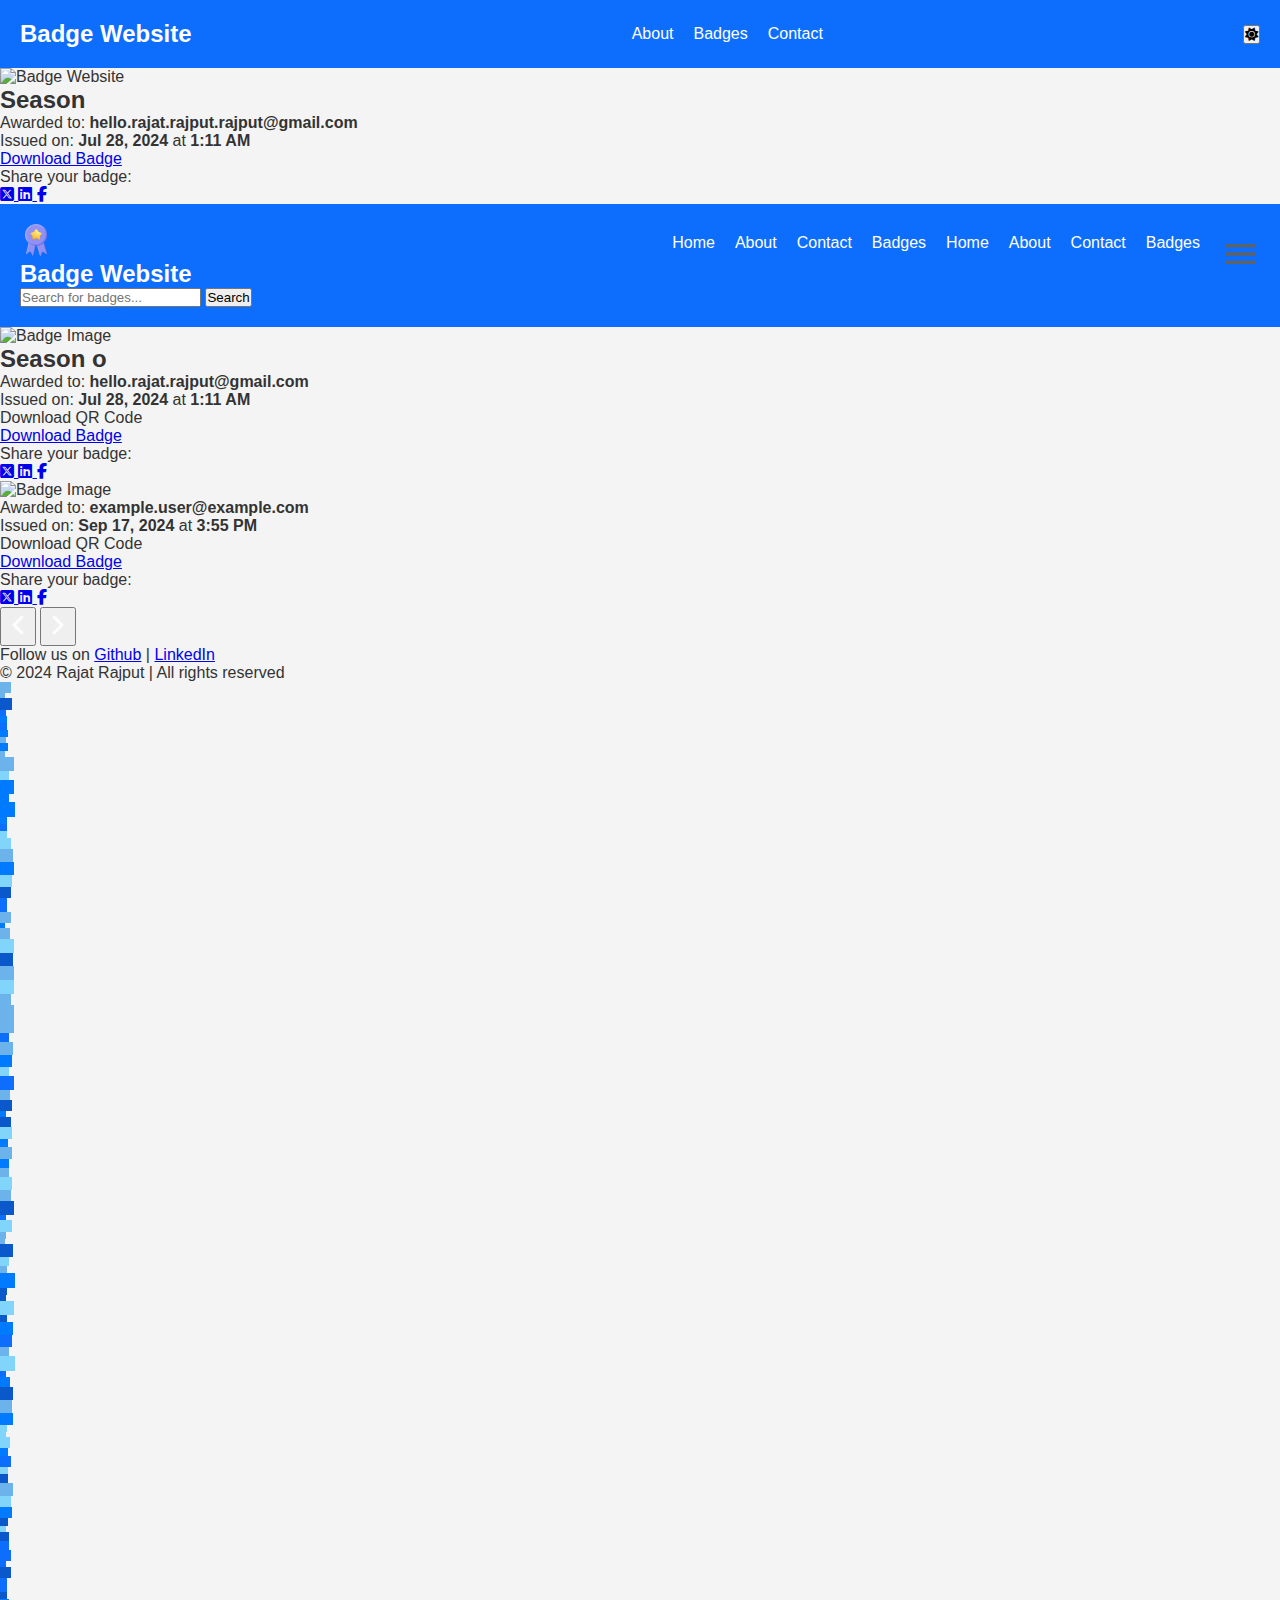
==== badge-website-main/index.html @ 109ffb57 "Initial commit" ====
<!DOCTYPE html>
<html lang="en">
<head>
    <meta charset="UTF-8" />
    <meta name="viewport" content="width=device-width, initial-scale=1.0" />
    <title>Badge Website</title>

    <link rel="stylesheet" href="styles.css" />
    <!-- Updated the link to a newer version to include the X(twitter) icon -->
    <link
        rel="stylesheet"
        href="https://cdnjs.cloudflare.com/ajax/libs/font-awesome/6.5.0/css/all.min.css"
    />
    <link
        rel="apple-touch-icon"
        sizes="180x180"
        href="./Favicon/apple-touch-icon.png"
    />
    <link
        rel="icon"
        type="image/png"
        sizes="32x32"
        href="./Favicon/favicon-32x32.png"
    />
    <link
        rel="icon"
        type="image/png"
        sizes="16x16"
        href="./Favicon/favicon-16x16.png"
    />
    <link rel="manifest" href="/site.webmanifest" />
    <link rel="icon" href="Favicon/favicon.ico?v=2">

</head>
<body>
    <!-- Header Section -->
    <header>
        <div class="header-container">
            <h1>Badge Website</h1>
            <nav>
                <ul>
                    <li><a href="#about">About</a></li>
                    <li><a href="#badges">Badges</a></li>
                    <li><a href="#contact">Contact</a></li>
                </ul>
            </nav>
            <button id="theme-toggle" class="theme-toggle">
                <i class="fas fa-sun"></i>
            </button>
        </div>
    </header>

    <div class="badge">
        <img
            src="https://ai.mlsc-amity.tech/dist/imgdb/newcomer.png"
            alt="Badge Website"
        />
        <div class="badge-details">
            <h2 id="typingeffect">Season of AI | Beginner AI Learner</h2>
            <p>Awarded to: <strong>hello.rajat.rajput.rajput@gmail.com</strong></p>
            <p>
                Issued on: <strong>Jul 28, 2024</strong> at <strong>1:11 AM</strong>
            </p>
        </div>
        <div class="download-card">
            <a download href="badge.png" class="download-button">Download Badge</a>
        </div>

        <!-- Share Section with Social Media Icons -->
        <div class="share-section">
            <p>Share your badge:</p>
            <a
                href="https://x.com/intent/tweet?text=I%20earned%20the%20Season%20of%20AI%20Beginner%20AI%20Learner%20Badge!%20Check%20it%20out:%20https://ai.mlsc-amity.tech%20&hashtags=AI,Badge"
                target="_blank"
                class="share-button twitter"
            >
                <i class="fa-brands fa-square-x-twitter"></i>
            </a>
            <a
                href="https://www.linkedin.com/shareArticle?mini=true&url=https://ai.mlsc-amity.tech&title=Beginner%20AI%20Learner%20Badge&summary=I%20earned%20the%20Season%20of%20AI%20Beginner%20AI%20Learner%20Badge!%20Check%20it%20out:"
                target="_blank"
                class="share-button linkedin"
            >
                <i class="fab fa-linkedin"></i>
            </a>
            <a
                href="https://www.facebook.com/sharer/sharer.php?u=https://ai.mlsc-amity.tech"
                target="_blank"
                class="share-button facebook"
            >
                <i class="fab fa-facebook-f"></i>
            </a>
        </div>

  </head>
  <body>

    <header>
      <div class="header-container">
        <div class="logo">
          <img src="Favicon/favicon-32x32.png" alt="Logo" />
          <h1>Badge Website</h1>
        </div>
        <nav class="nav-links">
          <ul class="sidebar">
            <li class="showOnMobile" onclick=hideSidebar()><svg xmlns="http://www.w3.org/2000/svg" height="40px" viewBox="0 -960 960 960" width="40px" fill="#FFFFFF"><path d="m256-200-56-56 224-224-224-224 56-56 224 224 224-224 56 56-224 224 224 224-56 56-224-224-224 224Z"/></svg></li>
            <li class="showOnMobile"><a href="#">Home</a></li>
            <li class="showOnMobile"><a href="#">About</a></li>
            <li class="showOnMobile"><a href="./pages/contact.html">Contact</a></li>
            <li class="showOnMobile"><a href="./pages/badges.html">Badges</a></li>
          </ul>
          <ul>
            <li><a href="/">Home</a></li>
            <li><a href="./pages/about.html">About</a></li>
            <li><a href="./pages/contact.html">Contact</a></li>
            <li><a href="./pages/badges.html">Badges</a></li>
            <li class="hideOnMobile"><a href="/">Home</a></li>
            <li class="hideOnMobile"><a href="./pages/about.html">About</a></li>
            <li class="hideOnMobile"><a href="./pages/contact.html">Contact</a></li>
            <li class="hideOnMobile"><a href="./pages/badges.html">Badges</a></li>
            <li class="menu-btn" onclick=showSidebar()><a href="#"><svg xmlns="http://www.w3.org/2000/svg" height="40px" viewBox="0 -960 960 960" width="40px" fill="#5f6368"><path d="M120-240v-80h720v80H120Zm0-200v-80h720v80H120Zm0-200v-80h720v80H120Z"/></svg></a></li>
          </ul>
        </nav>
        <!-- <div class="menu-toggle">
          <i class="fas fa-bars"></i>
        </div> -->
      </div>
    
      <!-- Search bar  -->
      <div class="search-bar-container">
        <input type="text" id="badge-search" placeholder="Search for badges..." />
        <button id="search-button" class="search-button">Search</button>
      </div>
    </header>
    
    <div class="slider-container">
      <div class="slider" id="badge-slider">
        <!-- Slides will be dynamically generated here -->
      </div>
  
      <!-- Slider Navigation -->
      <div class="slider-nav">
        <button id="prev-btn">
          <img src="assets/icons/chevron-left.png" alt="Prev" width="32" height="32">
        </button>
        <button id="next-btn">
          <img src="assets/icons/chevron-right.png" alt="Next" width="32" height="32">
        </button>
      </div>

    </div>

    <footer>
        <div class="footer-text">
            <p>
                Follow us on
                <a href="https://github.com/rajatuiwebdev/badge-website">Github</a> |
                <a href="https://www.linkedin.com/in/rajatrajput2004/">LinkedIn</a>
            </p>
            <p>&copy; 2024 Rajat Rajput | All rights reserved</p>
        </div>
    </footer>

    <!-- QRious Library -->
    <script src="https://cdnjs.cloudflare.com/ajax/libs/qrious/4.0.2/qrious.min.js"></script>

    <script>

        // Typing effect for badge title
        const badgeTitle = document.getElementById('typingeffect');
        const badgeTitleText = badgeTitle.innerText; 
        badgeTitle.innerText = '';  
        let index = 0;
        let typingSpeed = 100; 
        let start = true; 

        function typeEffect() {
            if (start) {
                if (index < badgeTitleText.length) {
                    badgeTitle.innerText = badgeTitleText.substring(0, index+1);
                    index++;
                    setTimeout(typeEffect, typingSpeed);
                } else {
                    start = false;
                    setTimeout(typeEffect, 2000); 
                }
            } else {
                if (index > 0) {
                    badgeTitle.innerText = badgeTitleText.substring(0, index - 1);
                    index--;
                    setTimeout(typeEffect, typingSpeed); 
                } else {
                    start = true;
                    setTimeout(typeEffect, 500);
                }
            }
        }

        window.onload = typeEffect; 

        function createConfetti() {
            const confettiContainer = document.createDocumentFragment();
            const totalDuration = 5000; // 10 seconds in milliseconds
            const intervalTime = 100; // Time in milliseconds to create a new confetti
            const totalConfetti = (totalDuration / intervalTime) * 3; // Total confetti to be created in 10 seconds

            let count = 0;
            const intervalId = setInterval(() => {
                const confetti = document.createElement('div');
                confetti.classList.add('confetti');
                confetti.style.backgroundColor = getRandomColor();
                confetti.style.left = `${Math.random() * 100}vw`;

                // Random fall duration for each confetti piece
                const fallDuration = Math.random() * 3 + 1;
                confetti.style.animationDuration = `${fallDuration}s, ${fallDuration * 0.5}s`; // Match fade-out duration

                confettiContainer.appendChild(confetti);
                document.body.appendChild(confetti);

                count++;
                if (count >= totalConfetti) {
                    clearInterval(intervalId); // Stop after creating confetti for 10 seconds
                }
            }, intervalTime);
        }

        function getRandomColor() {
            // Red color palette
            const colorsRed = [
                '#ff0a54',
                '#ff477e',
                '#ff7096',
                '#ff85a1',
                '#fbb1bd',
            ];
            // Blue color palette
            const colorsBlu = [
                '#0d6efd',
                '#0a58ca',
                '#007bff',
                '#6cb2eb',
                '#81d4fa',
            ];

            // populating confetti with blue color
            return colorsBlu[Math.floor(Math.random() * colorsBlu.length)];
        }

        window.addEventListener('load', () => {
            createConfetti();
        });

        // Theme toggle functionality
        const themeToggleButton = document.getElementById('theme-toggle');
        const body = document.body;

        themeToggleButton.addEventListener('click', () => {
            body.classList.toggle('dark-theme');
            const isDarkTheme = body.classList.contains('dark-theme');
            themeToggleButton.innerHTML = isDarkTheme 
                ? '<i class="fas fa-moon"></i>' 
                : '<i class="fas fa-sun"></i>';
        });

        document.addEventListener("DOMContentLoaded", function() {
          const sidebar = document.querySelector('.sidebar');
          sidebar.style.display = 'none';
      });

      function showSidebar() {
          const sidebar = document.querySelector('.sidebar');
          sidebar.style.display = 'flex'; // Show the sidebar
      }

      function hideSidebar() {
          const sidebar = document.querySelector('.sidebar');
          sidebar.style.display = 'none'; // Hide the sidebar
      }
    </script>

    <script>
      // badges list slider
      const badgeList = [
        {
          imageUrl: "https://ai.mlsc-amity.tech/dist/imgdb/newcomer.png",
          title: "Season of AI | Beginner AI Learner",
          awardedTo: "hello.rajat.rajput@gmail.com",
          issuedOn: "Jul 28, 2024",
          issuedAt: "1:11 AM",
          downloadLink: "assets/images/badge.png",
        },
        {
          imageUrl: "https://ai.mlsc-amity.tech/dist/imgdb/newcomer.png",
          title: "Season of AI | Intermediate AI Learner",
          awardedTo: "example.user@example.com",
          issuedOn: "Sep 17, 2024",
          issuedAt: "3:55 PM",
          downloadLink: "assets/images/badge.png",
        }
      ];

      const slider = document.getElementById('badge-slider');

      badgeList.forEach((badge) => {
        const slide = document.createElement('div');
        slide.classList.add('badge-slide');

        slide.innerHTML = `
          <div class="badge">
            <img src="${badge.imageUrl}" alt="Badge Image" />
            <div class="badge-details">
              <h2 class="typingeffect">${badge.title}</h2>
              <p>Awarded to: <strong>${badge.awardedTo}</strong></p>
              <p>Issued on: <strong>${badge.issuedOn}</strong> at <strong>${badge.issuedAt}</strong></p>
            </div>
            <div class="qr-download-card">
              <a id="download-qr-button" class="download-button">Download QR Code</a>
              <canvas id="qr-code-canvas" style="display: none;"></canvas>
            </div>
            <div class="download-card">
              <a download href="${badge.downloadLink}" class="download-button">Download Badge</a>
            </div>
            <div class="share-section">
              <p>Share your badge:</p>
              <a href="https://x.com/intent/tweet?text=I%20earned%20the%20${badge.title}%20Badge!%20Check%20it%20out:%20https://ai.mlsc-amity.tech%20&hashtags=AI,Badge" target="_blank" class="share-button twitter">
                <i class="fa-brands fa-square-x-twitter"></i>
              </a>
              <a href="https://www.linkedin.com/shareArticle?mini=true&url=https://ai.mlsc-amity.tech&title=${badge.title}&summary=I%20earned%20the%20${badge.title}%20Badge!%20Check%20it%20out:" target="_blank" class="share-button linkedin">
                <i class="fab fa-linkedin"></i>
              </a>
              <a href="https://www.facebook.com/sharer/sharer.php?u=https://ai.mlsc-amity.tech" target="_blank" class="share-button facebook">
                <i class="fab fa-facebook-f"></i>
              </a>
            </div>
          </div>
        `;

        slider.appendChild(slide);
      });

      let currentIndex = 0;

      document.getElementById('next-btn').addEventListener('click', () => {
        if (currentIndex < badgeList.length - 1) {
          currentIndex++;
        } else {
          currentIndex = 0;
        }
        updateSliderPosition();
      });

      document.getElementById('prev-btn').addEventListener('click', () => {
        if (currentIndex > 0) {
          currentIndex--;
        } else {
          currentIndex = badgeList.length - 1;
        }
        updateSliderPosition();
      });

      function updateSliderPosition() {
        slider.style.transform = `translateX(-${currentIndex * 100}%)`;
      }
    </script>

    <script>
      // Typing effect for badge title
      document.addEventListener("DOMContentLoaded", function() {
        const badgeTitles = document.querySelectorAll('.typingeffect'); 
        let typingSpeed = 100; // Speed of typing
        let pauseBetweenBadges = 2000; // Pause between badges when typing completes

        badgeTitles.forEach((badgeTitle, index) => {
          const badgeTitleText = badgeTitle.innerText;
          badgeTitle.innerText = ''; 
          let charIndex = 0;
          let typingDirection = 1; 

          // Start typing effect for each badge
          function typeEffect() {
            if (typingDirection === 1 && charIndex < badgeTitleText.length) {
              badgeTitle.innerText = badgeTitleText.substring(0, charIndex + 1);
              charIndex++;
              setTimeout(typeEffect, typingSpeed);
            } else if (typingDirection === -1 && charIndex > 0) {
              badgeTitle.innerText = badgeTitleText.substring(0, charIndex - 1);
              charIndex--;
              setTimeout(typeEffect, typingSpeed);
            } else {
              // Reverse typing direction once the typing/deleting is done
              typingDirection *= -1;

              // Pause before switching direction
              setTimeout(typeEffect, typingDirection === 1 ? pauseBetweenBadges : 500);
            }
          }

          // Delay starting the typing effect for each badge to create sequential typing
          setTimeout(typeEffect, index * (badgeTitleText.length * typingSpeed + pauseBetweenBadges));
        });
      });

      // QR Code Generation
      const qrCodeCanvas = document.getElementById('qr-code-canvas');

      // Badge details
      const recipientEmail = 'hello.rajat.rajput@gmail.com';
      const issuedDate = 'Jul 28, 2024';
      const badgeLink = `https://ai.mlsc-amity.tech?badge=${recipientEmail}&issued=${issuedDate}`;

      // Create QR code
      const qrCode = new QRious({
        element: qrCodeCanvas,
        size: 200,
        value: `Badge awarded to: ${recipientEmail}\nIssued on: ${issuedDate}\nLink: ${badgeLink}`,
      });

      // Download QR button functionality
      document.getElementById('download-qr-button').addEventListener('click', function () {
        const link = document.createElement('a');
        link.href = qrCodeCanvas.toDataURL();
        link.download = 'badge-qr.png';
        link.click();
      });

      function createConfetti() {
        const totalConfetti = 100; // Total number of confetti pieces
        const confettiColors = ['#0d6efd', '#0a58ca', '#007bff', '#6cb2eb', '#81d4fa']; // Blue color palette

        for (let i = 0; i < totalConfetti; i++) {
          const confetti = document.createElement('div');
          confetti.classList.add('confetti');

          // Assign random sizes, colors, and positions for confetti pieces
          const size = Math.random() * 10 + 5 + 'px';
          const leftPosition = Math.random() * 100 + 'vw';
          const animationDuration = Math.random() * 3 + 2 + 's';
          const animationDelay = Math.random() * 2 + 's';
          const color = confettiColors[Math.floor(Math.random() * confettiColors.length)];

          confetti.style.width = size;
          confetti.style.height = size;
          confetti.style.left = leftPosition;
          confetti.style.backgroundColor = color;
          confetti.style.animationDuration = animationDuration;
          confetti.style.animationDelay = animationDelay;

          document.body.appendChild(confetti);

          // Remove confetti from DOM after it falls
          setTimeout(() => {
            confetti.remove();
          }, parseFloat(animationDuration) * 1000); // Convert animation duration from seconds to milliseconds
        }
      }

      function getRandomColor() {
        // Blue color palette for confetti
        const colorsBlu = ['#0d6efd', '#0a58ca', '#007bff', '#6cb2eb', '#81d4fa'];
        return colorsBlu[Math.floor(Math.random() * colorsBlu.length)];
      }

      // Trigger the confetti on page load
      window.addEventListener('load', () => {
        createConfetti();
      });

      // Search bar functionality
      const searchInput = document.getElementById('badge-search');
      const searchButton = document.getElementById('search-button');
      const badges = document.querySelectorAll('.badge-item');

      function filterBadges() {
        const searchQuery = searchInput.value.toLowerCase();

      badges.forEach(badge => {
        const badgeTitle = badge.querySelector('.badge-details h2').innerText.toLowerCase();
        
        if (badgeTitle.includes(searchQuery)) {
          badge.style.display = 'block';  // Show the badge if it matches
        } else {
          badge.style.display = 'none';   // Hide the badge if it doesn't match
        }
      });
    }

      // Add event listener for search button click
      searchButton.addEventListener('click', function () {
        filterBadges();  
      });

      searchInput.addEventListener('keyup', function (event) {
        if (event.key === 'Enter') {
          filterBadges();
        }
      });

    </script>
</body>
</html>
---- badge-website-main/styles.css ----
/* Reset styles */
* {
  margin: 0;
  padding: 0;
}

/* Base Styles */
body {
  font-family: "Poppins", sans-serif;
  margin: 0;
  padding: 0;
  background-color: #f4f4f4; /* Light background */
  color: #333; /* Dark text color */
  transition: background-color 0.3s, color 0.3s;
}

/* Dark Theme Styles */
body.dark-theme {
  background: linear-gradient(135deg, #1c1f24, #2d3b45, #000000);
  color: #dfe1e5; /* Light text color */
}

.header-container {
  display: flex; /* Flexbox for aligning items */
  justify-content: space-between; /* Space between title and nav */
  align-items: center; /* Center vertically */
}

header {
  background-color: #0d6efd; /* Blue background color */
  color: white; /* White text color */
  padding: 20px; /* Padding around the header */
}

h1 {
  font-size: 24px; /* Font size for header title */
}

nav ul {
  list-style: none; /* Remove bullet points */
  display: flex; /* Flexbox for horizontal layout */
}

nav ul li {
  margin-left: 20px; /* Space between nav items */
}

nav ul li a {
  color: white; /* Link color */
  text-decoration: none; /* Remove underline */
  transition: color 0.3s; /* Smooth color transition */
}

nav ul li a:hover {
  color: #ff85a1; /* Change color on hover */

/* General Styles */
* {
  margin: 0;
  padding: 0;
  box-sizing: border-box;
}

body {
  font-family: Arial, sans-serif;
  margin: 0;
  padding: 0;
  background-color: #f9f9f9;
  color: #dfe1e5;
  background: linear-gradient(135deg, #1c1f24, #2d3b45, #000000);
}

/* Keyframes for Confetti Animation */
@keyframes fadeIn {
  from {
    opacity: 0;
    transform: scale(0.95);
  }
  to {
    opacity: 1;
    transform: scale(1);
  }
}

@keyframes fadeOut {
  from {
    opacity: 1;
  }
  to {
    opacity: 0.2;
  }
}

@keyframes fall {
  to {
    transform: translateY(100vh);
    opacity: 1;
  }
}

.confetti {
  position: fixed;
  width: 12px;
  height: 12px;
  background-color: rgb(97, 5, 5);
  top: -50px;
  animation: fall linear forwards, fadeOut ease-out forwards;
}

body {
  background: linear-gradient(135deg, #1c1f24, #2d3b45, #000000);
  font-family: "Poppins", sans-serif;
  color: #dfe1e5; /* Light text color */
  margin: 0; /* Remove default margin */
  /* overflow: hidden; removed this as, because of this, footer was not visible, as page was not scrolling */

}

.badge {
  display: flex;
  flex-direction: column;
  align-items: center;
  justify-content: center;
  border-radius: 10px;
  box-shadow: 0 0 10px rgba(0, 0, 0, 0.2);
  height: calc(100vh - 60px);
}

.badge img {
  width: 250px;
   height: 210px;  /* reduce the height of badge image for better user experience */
  transition: transform 0.3s ease; /* Smooth transition */
}

.badge img:hover {
  transform: scale(1.1); /* Zoom in on hover */
}



/* HEADER CSS */
/* Header container styling */
header {
  display: block;
  width: 100%;
  padding: 20px;
  background-color: #1c1f24; /* Dark background */
  border-bottom: 2px solid #58a6ff; /* Border for separation */
}

.header-container {
  display: flex;
  justify-content: space-between;
  align-items: center;
  max-width: 1200px;
  margin: 0 auto;
  padding: 0 20px;
}

.logo {
  display: flex;
  align-items: center;
}

.logo img {
  width: 40px;
  height: 40px;
  margin-right: 10px;
}

.logo h1 {
  font-size: 24px;
  color: #dfe1e5;
  font-weight: 900;
}

nav {
  font-size: 18px;
  display: flex;
  align-items: center;
  padding: 18px;
}

.nav-links ul {
  width: 100%;
  list-style: none;
  display: flex;
  justify-content: flex-end;
  align-items: center;
}

.nav-links ul li {
  height: 100%;
  margin-left: 20px;
}

.nav-links ul li a {
  height: 100%;
  padding: 0 20px;
  display: flex;
  align-items: center;
  text-decoration: none;
  color: #dfe1e5;
  font-size: 18px;
  transition: color 0.3s ease;
}

.nav-links ul li a:hover {
  color: #58a6ff;
}

.sidebar {
  position: fixed;
  top: 0;
  right: 0;
  margin-top: 2px;
  height: 100vh;
  max-width: 250px;
  z-index: 999;
  background-color: rgba(255, 255, 255, 0.2);
  backdrop-filter: blur(10px);
  box-shadow: -10px 0 10px rgba(0, 0, 0, 0.1);
  display: none;
  flex-direction: column;
  align-items: flex-start;
  justify-content: flex-start;
}

.sidebar ul {
  list-style-type: none;
  padding: 0;
  margin: 0;
}

.sidebar li {
  width: 100%;
  height: 120px !important;
  margin: 5px 0;
}

.sidebar a {
  width: 100%;
  height: 120px !important;
  display: block;
}

.menu-btn {
  display: none;
}

/* Mobile Responsive Styles */
@media (max-width: 768px) {
  .hideOnMobile {
    display: none;
  }

  .showOnMobile {
      display: flex;
  }

  .menu-btn {
      display: block;
  }
}

/* For smaller devices */
@media (max-width: 480px) {
  .sidebar {
    width: 100% ;
  }

  /* .logo h1 {
    font-size: 20px;
  } */
}



/* Hover effect for text */
.badge-details h2:hover {
  color: #e8d07e;
  transition: color 0.3s ease-in-out;
}

.badge-details {
  text-align: center;
  margin-top: 15px; /* Adjust spacing */
}

.badge-details h2 {
  font-size: 24px; /* Increase heading size */
  margin-bottom: 5px; /* Add spacing between heading and text */
  color: #fff; /* White heading for better contrast */
}

.badge-details p {
  font-size: 18px; /* Adjust paragraph size */
  margin: 0; /* Remove default margin for tighter spacing */
}

.badge-details strong {
  color: #e8d07e; /* Accent color for awardee email */
}

.download-card {
  margin-top: 20px; /* Adjust margin for spacing */
}

.download-button {
  display: inline-block;
  padding: 10px 20px;
  background-color: #58a6ff;
  color: white;
  border: none;
  border-radius: 5px;
  text-decoration: none;
  font-weight: bold;
  transition: background-color 0.3s ease, transform 0.3s ease;
}
.qr-download-card{
  margin-top: 15px;
}
.download-button:hover {
  background-color: #4183c4;
  transform: scale(1.05); /* Slightly increases the button size */

}

footer {
  min-height: 15vh;
  text-align: center;
  padding: 40px;
  background: linear-gradient(135deg, #1c1f24, #2d3b45, #000000);
  color: #dfe1e5;
  position: relative;
  width: 100%;
  border-top: 3px solid #58a6ff;
}

footer p {
  margin: 0; 
  font-weight: 900;
}

footer a {
  color: #4183c4;
  font-weight: 900;
}

.share-section {
  text-align: center;
  margin-top: 20px;
 margin-bottom: 34px;   /* add margin bottom for proper visibility of share section */
}

.share-section p {
  font-size: 18px;
  color: #fff;
  margin-bottom: 8px;
  font-weight: bold;
}

.share-button {
  display: inline-block;
  margin: 0 10px;
  text-decoration: none;
  font-size: 20px;
  padding: 15px;
  border-radius: 50%;
  color: #fff;
  transition: transform 0.3s ease, box-shadow 0.3s ease;
}

.share-button i {
  transition: color 0.3s ease;
}

/* Twitter Button */
.share-button.twitter {
  background-color: #1da1f2;
}

.share-button.twitter:hover {
  transform: scale(1.2);
  box-shadow: 0 4px 10px rgba(29, 161, 242, 0.5);
}

/* LinkedIn Button */
.share-button.linkedin {
  background-color: #0077b5;
}

.share-button.linkedin:hover {
  transform: scale(1.2);
  box-shadow: 0 4px 10px rgba(0, 119, 181, 0.5);
}

/* Facebook Button */
.share-button.facebook {
  background-color: #3b5998;
}

.share-button.facebook:hover {
  transform: scale(1.2);
  box-shadow: 0 4px 10px rgba(59, 89, 152, 0.5);
}

/* Icon Colors on Hover */
.share-button:hover i {
  color: #fff;
}

/* Adding smooth hover effects */
.share-button:hover {
  transition: transform 0.3s ease-in-out, box-shadow 0.3s ease-in-out;
}

/* Confetti Animation */
@keyframes fadeIn {
  from {
      opacity: 0;
      transform: scale(0.95);
  }
  to {
      opacity: 1;
      transform: scale(1);
  }
}

@keyframes fadeOut {
  from {
      opacity: 1;
  }
  to {
      opacity: 0.2;
  }
}

.confetti {
  position: fixed;
  width: 12px;
  height: 12px;
  background-color: rgb(97, 5, 5);
  top: -50px;
  animation: fall linear forwards, fadeOut ease-out forwards; /* Add fadeOut */
}

@keyframes fall {
  to {
      transform: translateY(100vh);
      opacity: 1;
  }
}

.search-bar-container {
  margin: 20px auto;
  text-align: center;
  display: flex;
  justify-content: center;
  align-items: center;
  gap: 10px;
}

#badge-search {
  padding: 10px;
  width: 80%;
  max-width: 400px;
  font-size: 1rem;
  border: 2px solid #0d6efd;
  border-radius: 5px;
  box-sizing: border-box;
  outline: none;
}

#badge-search:focus {
  border-color: #007bff; 
}

.search-button {
  padding: 10px 20px;
  font-size: 1rem;
  background-color: #0d6efd;
  color: #fff;
  border: none;
  border-radius: 5px;
  cursor: pointer;
  transition: background-color 0.3s ease;
}

.search-button:hover {
  background-color: #0a58ca;
}

.search-button:active {
  background-color: #084298;
}


.slider-container {
  width: 60%;
  margin: 0 auto;
  overflow: hidden;
  position: relative;
}

.slider {
  display: flex;
  transition: transform 0.5s ease;
}

.badge-slide {
  min-width: 100%;
  box-sizing: border-box;
  padding: 20px;
  box-shadow: 0px 4px 6px rgba(0, 0, 0, 0.1);
}

.badge {
  display: flex;
  flex-direction: column;
  align-items: center;
  text-align: center;
   margin-top: 55px;  /* add margin top for badge image proper visibility */
}

.badge-details h2 {
  font-size: 1.5rem;
  margin-top: 10px;
}

.badge-details p {
  margin: 5px 0;
}

.download-button, .share-button {
  background-color: #007bff;
  color: white;
  padding: 15px;
  text-decoration: none;
  border-radius: 1000px;
  margin-top: 10px;
}

.download-button:hover, .share-button:hover {
  background-color: #0056b3;
}

.share-section a {
  margin-right: 10px;
}

.slider-nav {
  display: flex;
  justify-content: space-between;
  position: absolute;
  top: 50%;
  width: 100%;
  transform: translateY(-50%);
  padding: 0 10px;
}

.slider-nav button {
  background-color: rgba(0, 0, 0, 0.5);
  color: white;
  border: none;
  padding: 10px;
  cursor: pointer;
  font-size: 18px;
}

.slider-nav button:hover {
  background-color: rgba(0, 0, 0, 0.7);


/* Styles for the badge cards */
.badges-section {
  padding: 20px;
  background-color: #f9f9f9;
  background: linear-gradient(135deg, #1c1f24, #2d3b45, #000000);
}

.badges-container {
  display: grid;
  grid-template-columns: repeat(3, 1fr); /* Three equal-width columns */
  gap: 20px; /* Space between cards */
  justify-items: center;
}

.badge-card {
  background-color: white;
  border: 1px solid #ddd;
  border-radius: 10px;
  width: 100%;
  max-width: 300px;
  box-shadow: 0 4px 8px rgba(0, 0, 0, 0.1);
  text-align: center;
  padding: 20px;
  transition: transform 0.3s ease;
}

.badge-card img {
  max-width: 100px;
  margin-bottom: 15px;
}

.badge-card h3 {
  font-size: 1.2em;
  color: #3a3a3a;
  margin-bottom: 10px;
}

.badge-card p {
  font-size: 0.9em;
  color: #2b2b2b;
}

.badge-card:hover {
  transform: scale(1.05);
}

/* Responsive design for smaller screens */
@media (max-width: 768px) {
  .badges-container {
      grid-template-columns: repeat(2, 1fr); /* Two badges per row on smaller screens */
  }
}

@media (max-width: 500px) {
  .badges-container {
      grid-template-columns: 1fr; /* One badge per row on very small screens */
  }

}
@media (min-width:768px) {
  .hideOnMobile{
    display: none;
  }
  

}
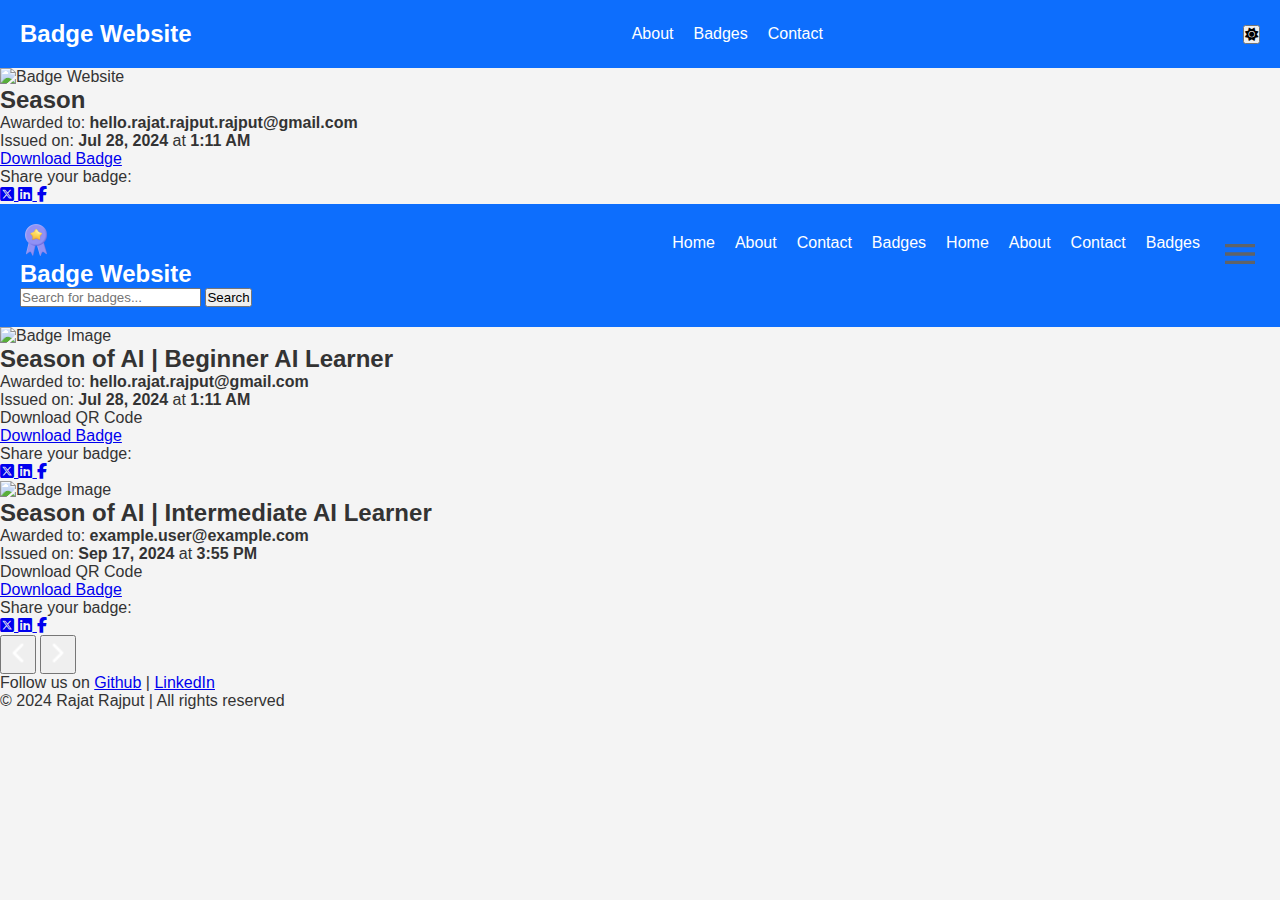
==== commit a5a75dfa: "Add changes" ====
--- a/badge-website-main/index.html
+++ b/badge-website-main/index.html
@@ -339,151 +339,7 @@
         slider.appendChild(slide);
       });
 
-      let currentIndex = 0;
-
-      document.getElementById('next-btn').addEventListener('click', () => {
-        if (currentIndex < badgeList.length - 1) {
-          currentIndex++;
-        } else {
-          currentIndex = 0;
-        }
-        updateSliderPosition();
-      });
-
-      document.getElementById('prev-btn').addEventListener('click', () => {
-        if (currentIndex > 0) {
-          currentIndex--;
-        } else {
-          currentIndex = badgeList.length - 1;
-        }
-        updateSliderPosition();
-      });
-
-      function updateSliderPosition() {
-        slider.style.transform = `translateX(-${currentIndex * 100}%)`;
-      }
-    </script>
-
-    <script>
-      // Typing effect for badge title
-      document.addEventListener("DOMContentLoaded", function() {
-        const badgeTitles = document.querySelectorAll('.typingeffect'); 
-        let typingSpeed = 100; // Speed of typing
-        let pauseBetweenBadges = 2000; // Pause between badges when typing completes
-
-        badgeTitles.forEach((badgeTitle, index) => {
-          const badgeTitleText = badgeTitle.innerText;
-          badgeTitle.innerText = ''; 
-          let charIndex = 0;
-          let typingDirection = 1; 
-
-          // Start typing effect for each badge
-          function typeEffect() {
-            if (typingDirection === 1 && charIndex < badgeTitleText.length) {
-              badgeTitle.innerText = badgeTitleText.substring(0, charIndex + 1);
-              charIndex++;
-              setTimeout(typeEffect, typingSpeed);
-            } else if (typingDirection === -1 && charIndex > 0) {
-              badgeTitle.innerText = badgeTitleText.substring(0, charIndex - 1);
-              charIndex--;
-              setTimeout(typeEffect, typingSpeed);
-            } else {
-              // Reverse typing direction once the typing/deleting is done
-              typingDirection *= -1;
-
-              // Pause before switching direction
-              setTimeout(typeEffect, typingDirection === 1 ? pauseBetweenBadges : 500);
-            }
-          }
-
-          // Delay starting the typing effect for each badge to create sequential typing
-          setTimeout(typeEffect, index * (badgeTitleText.length * typingSpeed + pauseBetweenBadges));
-        });
-      });
-
-      // QR Code Generation
-      const qrCodeCanvas = document.getElementById('qr-code-canvas');
-
-      // Badge details
-      const recipientEmail = 'hello.rajat.rajput@gmail.com';
-      const issuedDate = 'Jul 28, 2024';
-      const badgeLink = `https://ai.mlsc-amity.tech?badge=${recipientEmail}&issued=${issuedDate}`;
-
-      // Create QR code
-      const qrCode = new QRious({
-        element: qrCodeCanvas,
-        size: 200,
-        value: `Badge awarded to: ${recipientEmail}\nIssued on: ${issuedDate}\nLink: ${badgeLink}`,
-      });
-
-      // Download QR button functionality
-      document.getElementById('download-qr-button').addEventListener('click', function () {
-        const link = document.createElement('a');
-        link.href = qrCodeCanvas.toDataURL();
-        link.download = 'badge-qr.png';
-        link.click();
-      });
-
-      function createConfetti() {
-        const totalConfetti = 100; // Total number of confetti pieces
-        const confettiColors = ['#0d6efd', '#0a58ca', '#007bff', '#6cb2eb', '#81d4fa']; // Blue color palette
-
-        for (let i = 0; i < totalConfetti; i++) {
-          const confetti = document.createElement('div');
-          confetti.classList.add('confetti');
-
-          // Assign random sizes, colors, and positions for confetti pieces
-          const size = Math.random() * 10 + 5 + 'px';
-          const leftPosition = Math.random() * 100 + 'vw';
-          const animationDuration = Math.random() * 3 + 2 + 's';
-          const animationDelay = Math.random() * 2 + 's';
-          const color = confettiColors[Math.floor(Math.random() * confettiColors.length)];
-
-          confetti.style.width = size;
-          confetti.style.height = size;
-          confetti.style.left = leftPosition;
-          confetti.style.backgroundColor = color;
-          confetti.style.animationDuration = animationDuration;
-          confetti.style.animationDelay = animationDelay;
-
-          document.body.appendChild(confetti);
-
-          // Remove confetti from DOM after it falls
-          setTimeout(() => {
-            confetti.remove();
-          }, parseFloat(animationDuration) * 1000); // Convert animation duration from seconds to milliseconds
-        }
-      }
-
-      function getRandomColor() {
-        // Blue color palette for confetti
-        const colorsBlu = ['#0d6efd', '#0a58ca', '#007bff', '#6cb2eb', '#81d4fa'];
-        return colorsBlu[Math.floor(Math.random() * colorsBlu.length)];
-      }
-
-      // Trigger the confetti on page load
-      window.addEventListener('load', () => {
-        createConfetti();
-      });
-
-      // Search bar functionality
-      const searchInput = document.getElementById('badge-search');
-      const searchButton = document.getElementById('search-button');
-      const badges = document.querySelectorAll('.badge-item');
-
-      function filterBadges() {
-        const searchQuery = searchInput.value.toLowerCase();
-
-      badges.forEach(badge => {
-        const badgeTitle = badge.querySelector('.badge-details h2').innerText.toLowerCase();
-        
-        if (badgeTitle.includes(searchQuery)) {
-          badge.style.display = 'block';  // Show the badge if it matches
-        } else {
-          badge.style.display = 'none';   // Hide the badge if it doesn't match
-        }
-      });
-    }
+ 
 
       // Add event listener for search button click
       searchButton.addEventListener('click', function () {
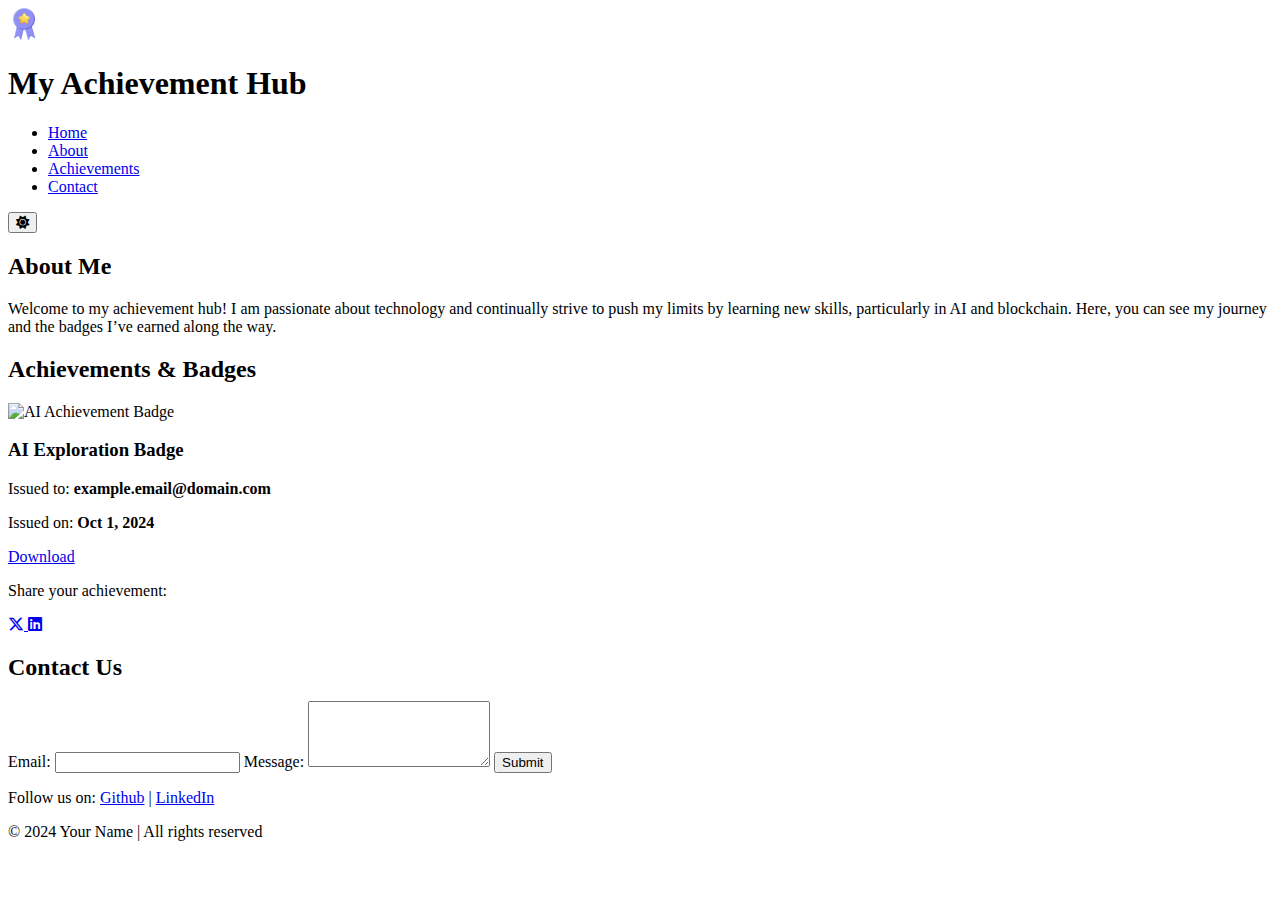
==== commit 3e4cb6a2: "Add changes" ====
--- a/badge-website-main/index.html
+++ b/badge-website-main/index.html
@@ -3,10 +3,8 @@
 <head>
     <meta charset="UTF-8" />
     <meta name="viewport" content="width=device-width, initial-scale=1.0" />
-    <title>Badge Website</title>
-
-    <link rel="stylesheet" href="styles.css" />
-    <!-- Updated the link to a newer version to include the X(twitter) icon -->
+    <title>My Achievement Hub</title>
+    <link rel="stylesheet" href="style.css" />
     <link
         rel="stylesheet"
         href="https://cdnjs.cloudflare.com/ajax/libs/font-awesome/6.5.0/css/all.min.css"
@@ -22,25 +20,23 @@
         sizes="32x32"
         href="./Favicon/favicon-32x32.png"
     />
-    <link
-        rel="icon"
-        type="image/png"
-        sizes="16x16"
-        href="./Favicon/favicon-16x16.png"
-    />
     <link rel="manifest" href="/site.webmanifest" />
     <link rel="icon" href="Favicon/favicon.ico?v=2">
+</head>
 
-</head>
 <body>
     <!-- Header Section -->
     <header>
         <div class="header-container">
-            <h1>Badge Website</h1>
+            <div class="logo">
+                <img src="Favicon/favicon-32x32.png" alt="Logo" />
+                <h1>My Achievement Hub</h1>
+            </div>
             <nav>
                 <ul>
+                    <li><a href="#home">Home</a></li>
                     <li><a href="#about">About</a></li>
-                    <li><a href="#badges">Badges</a></li>
+                    <li><a href="#badges">Achievements</a></li>
                     <li><a href="#contact">Contact</a></li>
                 </ul>
             </nav>
@@ -50,308 +46,82 @@
         </div>
     </header>
 
-    <div class="badge">
-        <img
-            src="https://ai.mlsc-amity.tech/dist/imgdb/newcomer.png"
-            alt="Badge Website"
-        />
-        <div class="badge-details">
-            <h2 id="typingeffect">Season of AI | Beginner AI Learner</h2>
-            <p>Awarded to: <strong>hello.rajat.rajput.rajput@gmail.com</strong></p>
-            <p>
-                Issued on: <strong>Jul 28, 2024</strong> at <strong>1:11 AM</strong>
-            </p>
+    <!-- About Section -->
+    <section id="about" class="about-section">
+        <div class="container">
+            <h2>About Me</h2>
+            <p>Welcome to my achievement hub! I am passionate about technology and continually strive to push my limits by learning new skills, particularly in AI and blockchain. Here, you can see my journey and the badges I’ve earned along the way.</p>
         </div>
-        <div class="download-card">
-            <a download href="badge.png" class="download-button">Download Badge</a>
+    </section>
+
+    <!-- Badge Showcase Section -->
+    <section id="badges">
+        <div class="badge-container">
+            <h2>Achievements & Badges</h2>
+
+            <div class="badge-card">
+                <img
+                    src="https://ai.mlsc-amity.tech/dist/imgdb/newcomer.png"
+                    alt="AI Achievement Badge"
+                />
+                <div class="badge-details">
+                    <h3>AI Exploration Badge</h3>
+                    <p>Issued to: <strong>example.email@domain.com</strong></p>
+                    <p>Issued on: <strong>Oct 1, 2024</strong></p>
+                </div>
+                <div class="download-card">
+                    <a download href="badge.png" class="download-button">Download</a>
+                </div>
+                <div class="share-section">
+                    <p>Share your achievement:</p>
+                    <a href="https://x.com/share?text=Check%20out%20my%20new%20AI%20badge!" class="share-button twitter" target="_blank">
+                        <i class="fa-brands fa-x-twitter"></i>
+                    </a>
+                    <a href="https://www.linkedin.com/shareArticle" class="share-button linkedin" target="_blank">
+                        <i class="fab fa-linkedin"></i>
+                    </a>
+                </div>
+            </div>
         </div>
+    </section>
 
-        <!-- Share Section with Social Media Icons -->
-        <div class="share-section">
-            <p>Share your badge:</p>
-            <a
-                href="https://x.com/intent/tweet?text=I%20earned%20the%20Season%20of%20AI%20Beginner%20AI%20Learner%20Badge!%20Check%20it%20out:%20https://ai.mlsc-amity.tech%20&hashtags=AI,Badge"
-                target="_blank"
-                class="share-button twitter"
-            >
-                <i class="fa-brands fa-square-x-twitter"></i>
-            </a>
-            <a
-                href="https://www.linkedin.com/shareArticle?mini=true&url=https://ai.mlsc-amity.tech&title=Beginner%20AI%20Learner%20Badge&summary=I%20earned%20the%20Season%20of%20AI%20Beginner%20AI%20Learner%20Badge!%20Check%20it%20out:"
-                target="_blank"
-                class="share-button linkedin"
-            >
-                <i class="fab fa-linkedin"></i>
-            </a>
-            <a
-                href="https://www.facebook.com/sharer/sharer.php?u=https://ai.mlsc-amity.tech"
-                target="_blank"
-                class="share-button facebook"
-            >
-                <i class="fab fa-facebook-f"></i>
-            </a>
+    <!-- Contact Section -->
+    <section id="contact">
+        <div class="contact-container">
+            <h2>Contact Us</h2>
+            <form action="#">
+                <label for="email">Email:</label>
+                <input type="email" id="email" name="email" required />
+                <label for="message">Message:</label>
+                <textarea id="message" name="message" rows="4"></textarea>
+                <button type="submit">Submit</button>
+            </form>
         </div>
+    </section>
 
-  </head>
-  <body>
-
-    <header>
-      <div class="header-container">
-        <div class="logo">
-          <img src="Favicon/favicon-32x32.png" alt="Logo" />
-          <h1>Badge Website</h1>
-        </div>
-        <nav class="nav-links">
-          <ul class="sidebar">
-            <li class="showOnMobile" onclick=hideSidebar()><svg xmlns="http://www.w3.org/2000/svg" height="40px" viewBox="0 -960 960 960" width="40px" fill="#FFFFFF"><path d="m256-200-56-56 224-224-224-224 56-56 224 224 224-224 56 56-224 224 224 224-56 56-224-224-224 224Z"/></svg></li>
-            <li class="showOnMobile"><a href="#">Home</a></li>
-            <li class="showOnMobile"><a href="#">About</a></li>
-            <li class="showOnMobile"><a href="./pages/contact.html">Contact</a></li>
-            <li class="showOnMobile"><a href="./pages/badges.html">Badges</a></li>
-          </ul>
-          <ul>
-            <li><a href="/">Home</a></li>
-            <li><a href="./pages/about.html">About</a></li>
-            <li><a href="./pages/contact.html">Contact</a></li>
-            <li><a href="./pages/badges.html">Badges</a></li>
-            <li class="hideOnMobile"><a href="/">Home</a></li>
-            <li class="hideOnMobile"><a href="./pages/about.html">About</a></li>
-            <li class="hideOnMobile"><a href="./pages/contact.html">Contact</a></li>
-            <li class="hideOnMobile"><a href="./pages/badges.html">Badges</a></li>
-            <li class="menu-btn" onclick=showSidebar()><a href="#"><svg xmlns="http://www.w3.org/2000/svg" height="40px" viewBox="0 -960 960 960" width="40px" fill="#5f6368"><path d="M120-240v-80h720v80H120Zm0-200v-80h720v80H120Zm0-200v-80h720v80H120Z"/></svg></a></li>
-          </ul>
-        </nav>
-        <!-- <div class="menu-toggle">
-          <i class="fas fa-bars"></i>
-        </div> -->
-      </div>
-    
-      <!-- Search bar  -->
-      <div class="search-bar-container">
-        <input type="text" id="badge-search" placeholder="Search for badges..." />
-        <button id="search-button" class="search-button">Search</button>
-      </div>
-    </header>
-    
-    <div class="slider-container">
-      <div class="slider" id="badge-slider">
-        <!-- Slides will be dynamically generated here -->
-      </div>
-  
-      <!-- Slider Navigation -->
-      <div class="slider-nav">
-        <button id="prev-btn">
-          <img src="assets/icons/chevron-left.png" alt="Prev" width="32" height="32">
-        </button>
-        <button id="next-btn">
-          <img src="assets/icons/chevron-right.png" alt="Next" width="32" height="32">
-        </button>
-      </div>
-
-    </div>
-
+    <!-- Footer Section -->
     <footer>
         <div class="footer-text">
             <p>
-                Follow us on
-                <a href="https://github.com/rajatuiwebdev/badge-website">Github</a> |
-                <a href="https://www.linkedin.com/in/rajatrajput2004/">LinkedIn</a>
+                Follow us on:
+                <a href="https://github.com/yourprofile">Github</a> |
+                <a href="https://www.linkedin.com/in/yourprofile">LinkedIn</a>
             </p>
-            <p>&copy; 2024 Rajat Rajput | All rights reserved</p>
+            <p>&copy; 2024 Your Name | All rights reserved</p>
         </div>
     </footer>
 
-    <!-- QRious Library -->
-    <script src="https://cdnjs.cloudflare.com/ajax/libs/qrious/4.0.2/qrious.min.js"></script>
-
+    <!-- Theme Toggle Script -->
     <script>
-
-        // Typing effect for badge title
-        const badgeTitle = document.getElementById('typingeffect');
-        const badgeTitleText = badgeTitle.innerText; 
-        badgeTitle.innerText = '';  
-        let index = 0;
-        let typingSpeed = 100; 
-        let start = true; 
-
-        function typeEffect() {
-            if (start) {
-                if (index < badgeTitleText.length) {
-                    badgeTitle.innerText = badgeTitleText.substring(0, index+1);
-                    index++;
-                    setTimeout(typeEffect, typingSpeed);
-                } else {
-                    start = false;
-                    setTimeout(typeEffect, 2000); 
-                }
-            } else {
-                if (index > 0) {
-                    badgeTitle.innerText = badgeTitleText.substring(0, index - 1);
-                    index--;
-                    setTimeout(typeEffect, typingSpeed); 
-                } else {
-                    start = true;
-                    setTimeout(typeEffect, 500);
-                }
-            }
-        }
-
-        window.onload = typeEffect; 
-
-        function createConfetti() {
-            const confettiContainer = document.createDocumentFragment();
-            const totalDuration = 5000; // 10 seconds in milliseconds
-            const intervalTime = 100; // Time in milliseconds to create a new confetti
-            const totalConfetti = (totalDuration / intervalTime) * 3; // Total confetti to be created in 10 seconds
-
-            let count = 0;
-            const intervalId = setInterval(() => {
-                const confetti = document.createElement('div');
-                confetti.classList.add('confetti');
-                confetti.style.backgroundColor = getRandomColor();
-                confetti.style.left = `${Math.random() * 100}vw`;
-
-                // Random fall duration for each confetti piece
-                const fallDuration = Math.random() * 3 + 1;
-                confetti.style.animationDuration = `${fallDuration}s, ${fallDuration * 0.5}s`; // Match fade-out duration
-
-                confettiContainer.appendChild(confetti);
-                document.body.appendChild(confetti);
-
-                count++;
-                if (count >= totalConfetti) {
-                    clearInterval(intervalId); // Stop after creating confetti for 10 seconds
-                }
-            }, intervalTime);
-        }
-
-        function getRandomColor() {
-            // Red color palette
-            const colorsRed = [
-                '#ff0a54',
-                '#ff477e',
-                '#ff7096',
-                '#ff85a1',
-                '#fbb1bd',
-            ];
-            // Blue color palette
-            const colorsBlu = [
-                '#0d6efd',
-                '#0a58ca',
-                '#007bff',
-                '#6cb2eb',
-                '#81d4fa',
-            ];
-
-            // populating confetti with blue color
-            return colorsBlu[Math.floor(Math.random() * colorsBlu.length)];
-        }
-
-        window.addEventListener('load', () => {
-            createConfetti();
-        });
-
-        // Theme toggle functionality
         const themeToggleButton = document.getElementById('theme-toggle');
         const body = document.body;
 
         themeToggleButton.addEventListener('click', () => {
             body.classList.toggle('dark-theme');
-            const isDarkTheme = body.classList.contains('dark-theme');
-            themeToggleButton.innerHTML = isDarkTheme 
-                ? '<i class="fas fa-moon"></i>' 
+            themeToggleButton.innerHTML = body.classList.contains('dark-theme')
+                ? '<i class="fas fa-moon"></i>'
                 : '<i class="fas fa-sun"></i>';
         });
-
-        document.addEventListener("DOMContentLoaded", function() {
-          const sidebar = document.querySelector('.sidebar');
-          sidebar.style.display = 'none';
-      });
-
-      function showSidebar() {
-          const sidebar = document.querySelector('.sidebar');
-          sidebar.style.display = 'flex'; // Show the sidebar
-      }
-
-      function hideSidebar() {
-          const sidebar = document.querySelector('.sidebar');
-          sidebar.style.display = 'none'; // Hide the sidebar
-      }
-    </script>
-
-    <script>
-      // badges list slider
-      const badgeList = [
-        {
-          imageUrl: "https://ai.mlsc-amity.tech/dist/imgdb/newcomer.png",
-          title: "Season of AI | Beginner AI Learner",
-          awardedTo: "hello.rajat.rajput@gmail.com",
-          issuedOn: "Jul 28, 2024",
-          issuedAt: "1:11 AM",
-          downloadLink: "assets/images/badge.png",
-        },
-        {
-          imageUrl: "https://ai.mlsc-amity.tech/dist/imgdb/newcomer.png",
-          title: "Season of AI | Intermediate AI Learner",
-          awardedTo: "example.user@example.com",
-          issuedOn: "Sep 17, 2024",
-          issuedAt: "3:55 PM",
-          downloadLink: "assets/images/badge.png",
-        }
-      ];
-
-      const slider = document.getElementById('badge-slider');
-
-      badgeList.forEach((badge) => {
-        const slide = document.createElement('div');
-        slide.classList.add('badge-slide');
-
-        slide.innerHTML = `
-          <div class="badge">
-            <img src="${badge.imageUrl}" alt="Badge Image" />
-            <div class="badge-details">
-              <h2 class="typingeffect">${badge.title}</h2>
-              <p>Awarded to: <strong>${badge.awardedTo}</strong></p>
-              <p>Issued on: <strong>${badge.issuedOn}</strong> at <strong>${badge.issuedAt}</strong></p>
-            </div>
-            <div class="qr-download-card">
-              <a id="download-qr-button" class="download-button">Download QR Code</a>
-              <canvas id="qr-code-canvas" style="display: none;"></canvas>
-            </div>
-            <div class="download-card">
-              <a download href="${badge.downloadLink}" class="download-button">Download Badge</a>
-            </div>
-            <div class="share-section">
-              <p>Share your badge:</p>
-              <a href="https://x.com/intent/tweet?text=I%20earned%20the%20${badge.title}%20Badge!%20Check%20it%20out:%20https://ai.mlsc-amity.tech%20&hashtags=AI,Badge" target="_blank" class="share-button twitter">
-                <i class="fa-brands fa-square-x-twitter"></i>
-              </a>
-              <a href="https://www.linkedin.com/shareArticle?mini=true&url=https://ai.mlsc-amity.tech&title=${badge.title}&summary=I%20earned%20the%20${badge.title}%20Badge!%20Check%20it%20out:" target="_blank" class="share-button linkedin">
-                <i class="fab fa-linkedin"></i>
-              </a>
-              <a href="https://www.facebook.com/sharer/sharer.php?u=https://ai.mlsc-amity.tech" target="_blank" class="share-button facebook">
-                <i class="fab fa-facebook-f"></i>
-              </a>
-            </div>
-          </div>
-        `;
-
-        slider.appendChild(slide);
-      });
-
- 
-
-      // Add event listener for search button click
-      searchButton.addEventListener('click', function () {
-        filterBadges();  
-      });
-
-      searchInput.addEventListener('keyup', function (event) {
-        if (event.key === 'Enter') {
-          filterBadges();
-        }
-      });
-
     </script>
 </body>
 </html>
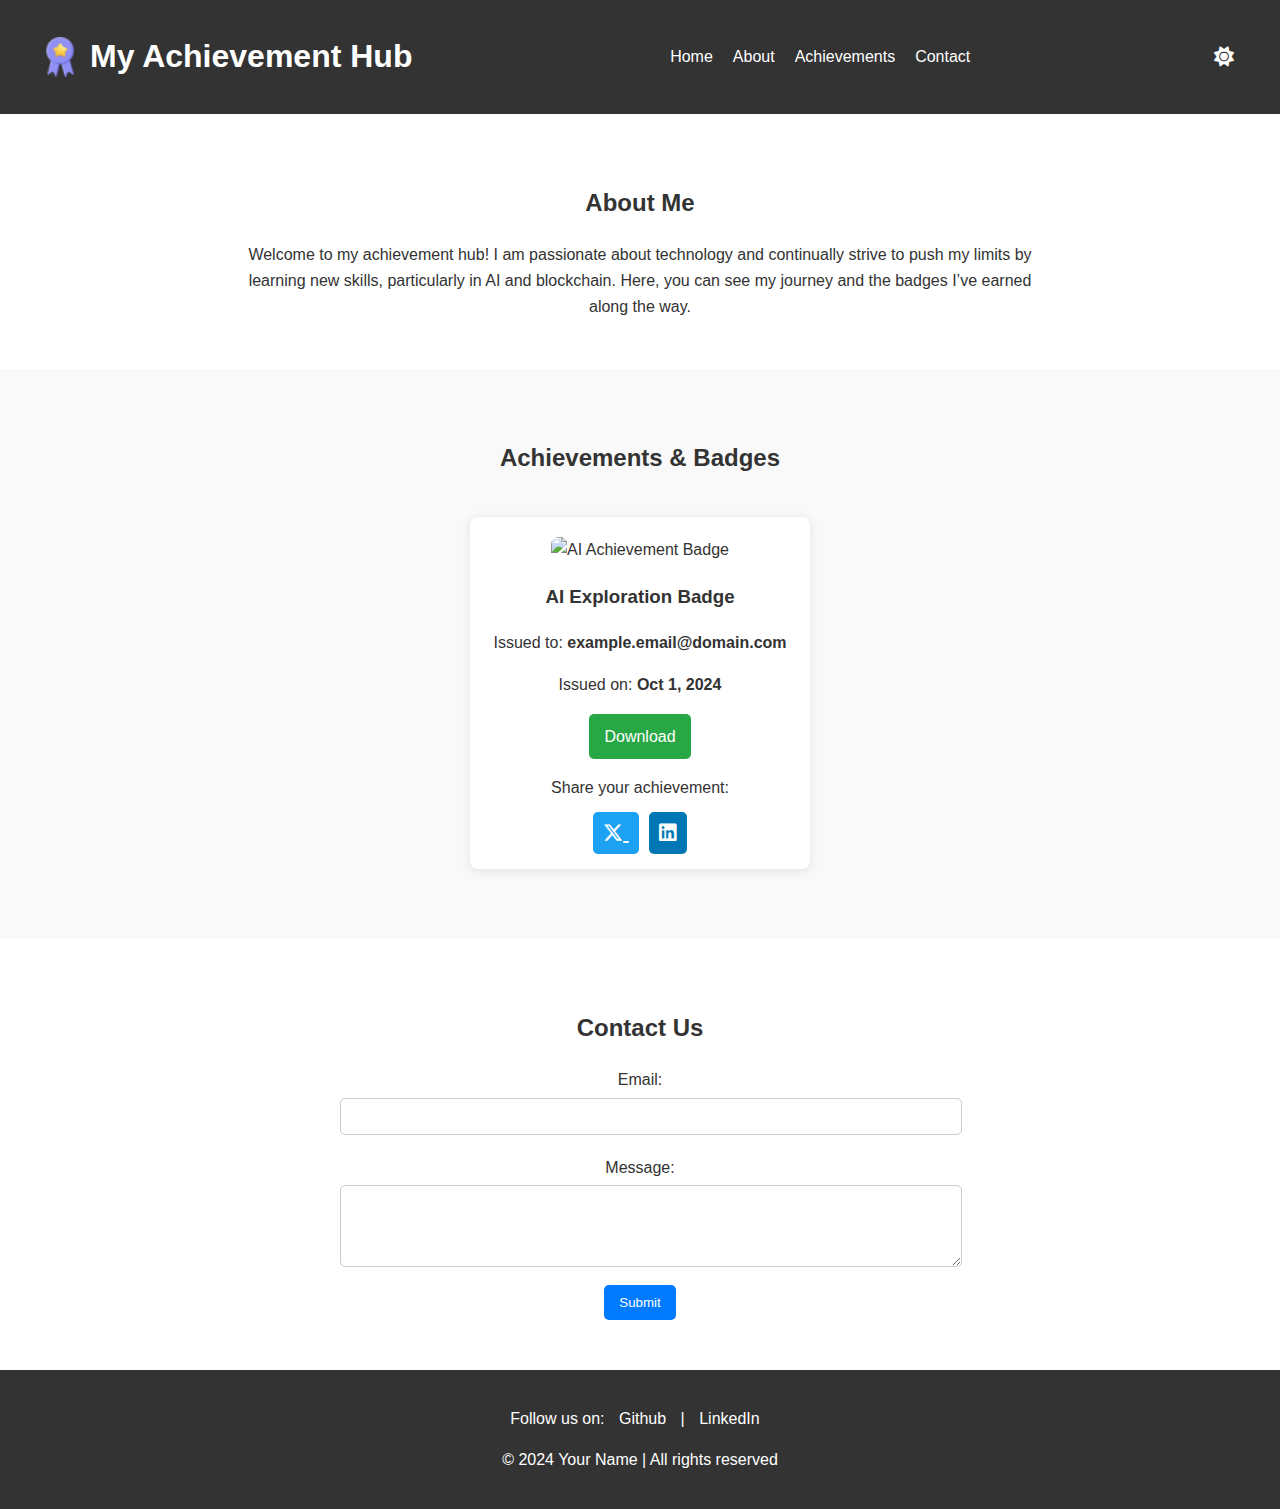
==== commit d6779b90: "Add changes" ====
--- a/badge-website-main/index.html
+++ b/badge-website-main/index.html
@@ -4,7 +4,7 @@
     <meta charset="UTF-8" />
     <meta name="viewport" content="width=device-width, initial-scale=1.0" />
     <title>My Achievement Hub</title>
-    <link rel="stylesheet" href="style.css" />
+    <link rel="stylesheet" href="css/style.css" />
     <link
         rel="stylesheet"
         href="https://cdnjs.cloudflare.com/ajax/libs/font-awesome/6.5.0/css/all.min.css"
--- a/badge-website-main/css/style.css
+++ b/badge-website-main/css/style.css
@@ -0,0 +1,257 @@
+/* Global Styles */
+body {
+    font-family: 'Arial', sans-serif;
+    line-height: 1.6;
+    margin: 0;
+    padding: 0;
+    background-color: #f4f4f4;
+    color: #333;
+}
+
+header {
+    background-color: #333;
+    color: #fff;
+    padding: 10px 0;
+}
+
+.header-container {
+    display: flex;
+    justify-content: space-between;
+    align-items: center;
+    max-width: 1200px;
+    margin: auto;
+    padding: 0 20px;
+}
+
+.logo {
+    display: flex;
+    align-items: center;
+}
+
+.logo img {
+    width: 40px;
+    height: auto;
+    margin-right: 10px;
+}
+
+nav ul {
+    list-style: none;
+    padding: 0;
+    display: flex;
+}
+
+nav ul li {
+    margin-left: 20px;
+}
+
+nav a {
+    text-decoration: none;
+    color: #fff;
+    transition: color 0.3s;
+}
+
+nav a:hover {
+    color: #f4f4f4;
+}
+
+.theme-toggle {
+    background: none;
+    border: none;
+    color: #fff;
+    font-size: 20px;
+    cursor: pointer;
+}
+
+/* About Section */
+.about-section {
+    background-color: #fff;
+    padding: 50px 20px;
+    text-align: center;
+}
+
+.about-section h2 {
+    margin-bottom: 20px;
+}
+
+.about-section p {
+    max-width: 800px;
+    margin: auto;
+}
+
+/* Badge Showcase Section */
+#badges {
+    background-color: #f9f9f9;
+    padding: 50px 20px;
+}
+
+.badge-container {
+    max-width: 1200px;
+    margin: auto;
+    text-align: center;
+}
+
+.badge-card {
+    background: #fff;
+    border-radius: 8px;
+    box-shadow: 0 2px 10px rgba(0, 0, 0, 0.1);
+    margin: 20px;
+    padding: 20px;
+    display: inline-block;
+    width: 300px;
+    transition: transform 0.3s;
+}
+
+.badge-card:hover {
+    transform: translateY(-5px);
+}
+
+.badge-card img {
+    max-width: 100%;
+    height: auto;
+    border-radius: 8px;
+}
+
+.badge-details {
+    margin: 10px 0;
+}
+
+.download-button {
+    display: inline-block;
+    background-color: #28a745;
+    color: #fff;
+    padding: 10px 15px;
+    text-decoration: none;
+    border-radius: 5px;
+    transition: background 0.3s;
+}
+
+.download-button:hover {
+    background-color: #218838;
+}
+
+.share-section {
+    margin-top: 10px;
+}
+
+.share-button {
+    margin: 0 5px;
+    color: #fff;
+    font-size: 20px;
+    transition: color 0.3s;
+}
+
+.share-button.twitter {
+    background-color: #1da1f2;
+    padding: 10px;
+    border-radius: 5px;
+}
+
+.share-button.linkedin {
+    background-color: #0077b5;
+    padding: 10px;
+    border-radius: 5px;
+}
+
+.share-button:hover {
+    opacity: 0.8;
+}
+
+/* Contact Section */
+.contact-container {
+    padding: 50px 20px;
+    background-color: #fff;
+    text-align: center;
+}
+
+.contact-container h2 {
+    margin-bottom: 20px;
+}
+
+form {
+    max-width: 600px;
+    margin: auto;
+}
+
+form label {
+    display: block;
+    margin: 10px 0 5px;
+}
+
+form input,
+form textarea {
+    width: 100%;
+    padding: 10px;
+    margin-bottom: 10px;
+    border: 1px solid #ccc;
+    border-radius: 5px;
+}
+
+form button {
+    background-color: #007bff;
+    color: #fff;
+    padding: 10px 15px;
+    border: none;
+    border-radius: 5px;
+    cursor: pointer;
+    transition: background 0.3s;
+}
+
+form button:hover {
+    background-color: #0056b3;
+}
+
+/* Footer Section */
+footer {
+    background-color: #333;
+    color: #fff;
+    text-align: center;
+    padding: 20px 0;
+}
+
+.footer-text a {
+    color: #fff;
+    text-decoration: none;
+    margin: 0 10px;
+}
+
+.footer-text a:hover {
+    text-decoration: underline;
+}
+
+/* Dark Theme Styles */
+body.dark-theme {
+    background-color: #121212;
+    color: #ffffff;
+}
+
+body.dark-theme header {
+    background-color: #1e1e1e;
+}
+
+body.dark-theme nav a {
+    color: #ffffff;
+}
+
+body.dark-theme .badge-card {
+    background-color: #1e1e1e;
+}
+
+body.dark-theme .badge-card:hover {
+    background-color: #2e2e2e;
+}
+
+body.dark-theme .download-button {
+    background-color: #28a745;
+}
+
+body.dark-theme .share-button.twitter {
+    background-color: #1da1f2;
+}
+
+body.dark-theme .share-button.linkedin {
+    background-color: #0077b5;
+}
+
+body.dark-theme footer {
+    background-color: #1e1e1e;
+}
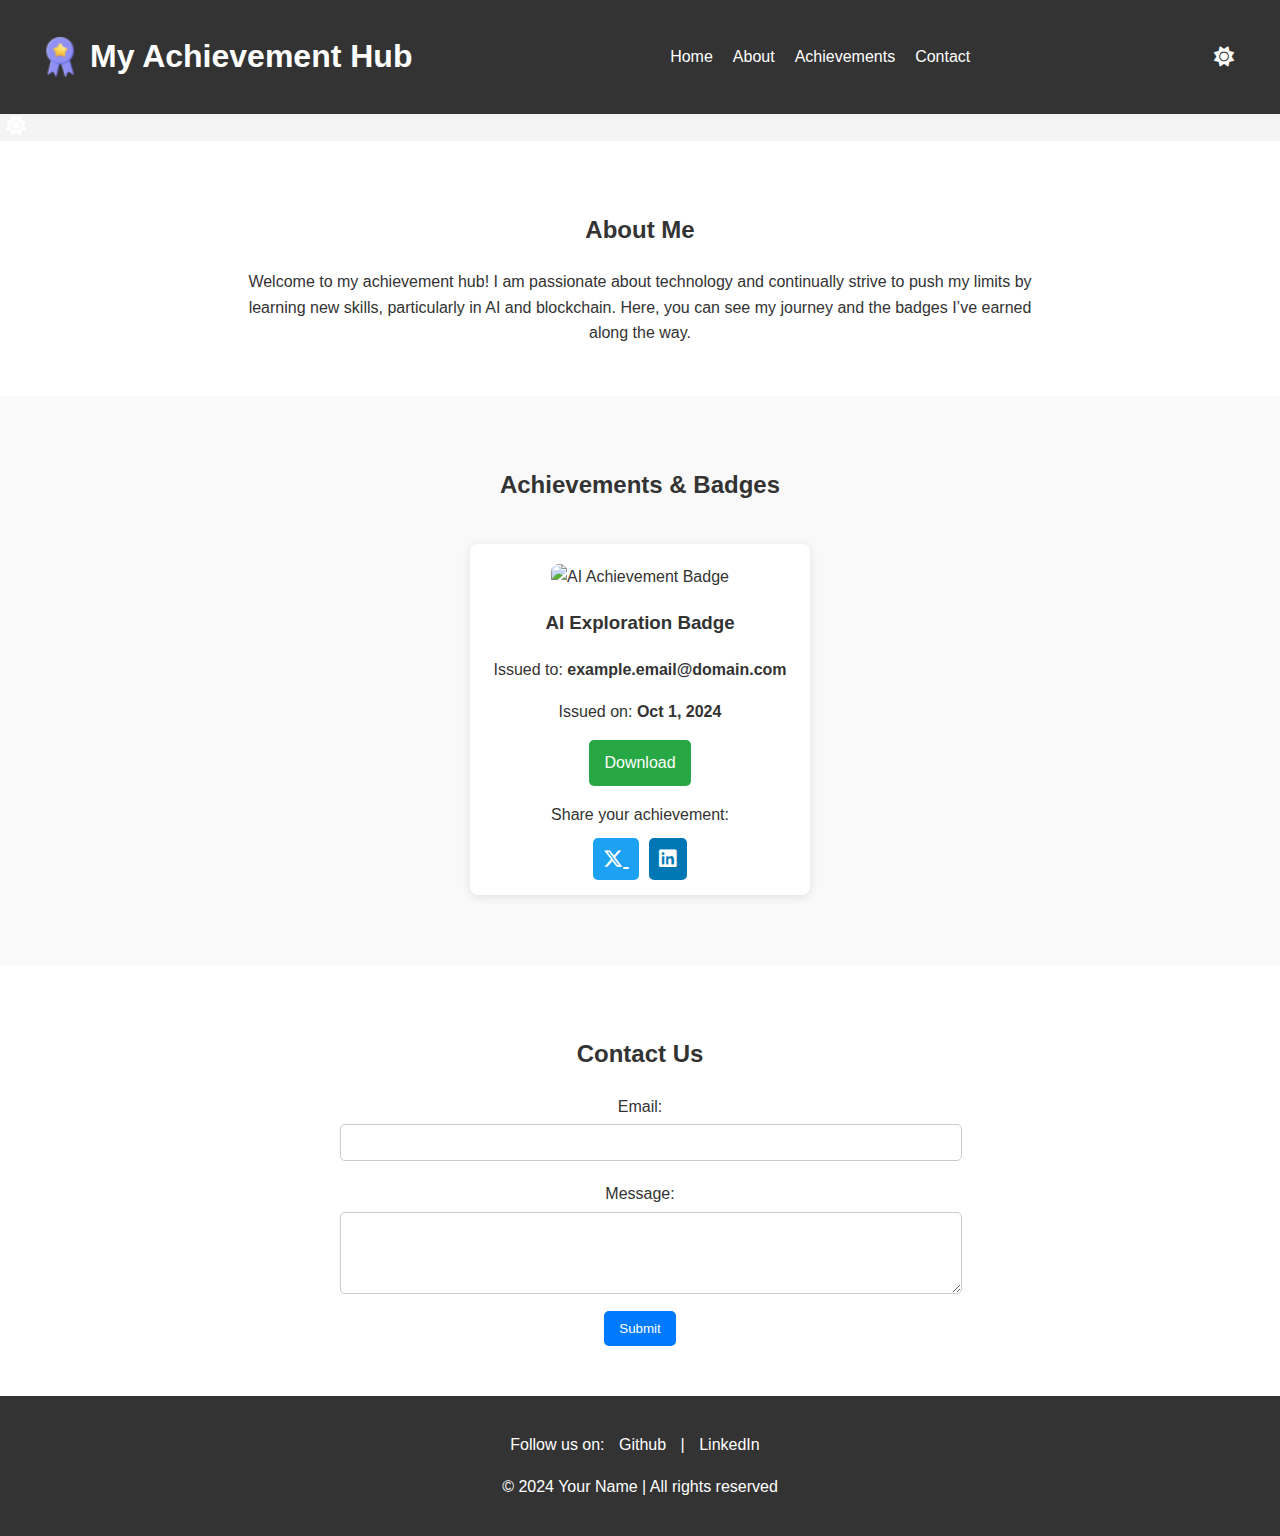
==== commit 9d6ba6ff: "Add code" ====
--- a/badge-website-main/index.html
+++ b/badge-website-main/index.html
@@ -45,6 +45,10 @@
             </button>
         </div>
     </header>
+    <button id="theme-toggle" class="theme-toggle">
+        <i class="fas fa-sun"></i>
+    </button>
+    
 
     <!-- About Section -->
     <section id="about" class="about-section">
--- a/badge-website-main/css/style.css
+++ b/badge-website-main/css/style.css
@@ -255,3 +255,22 @@
 body.dark-theme footer {
     background-color: #1e1e1e;
 }
+
+/* Light Theme Styles (default) */
+body {
+    background-color: #f4f4f4;
+    color: #333;
+}
+
+/* Dark Theme Styles */
+body.dark-theme {
+    background-color: #121212;
+    color: #ffffff;
+}
+
+/* Adjust other elements accordingly */
+body.dark-theme header {
+    background-color: #1e1e1e;
+}
+
+/* Add more styles as needed */
